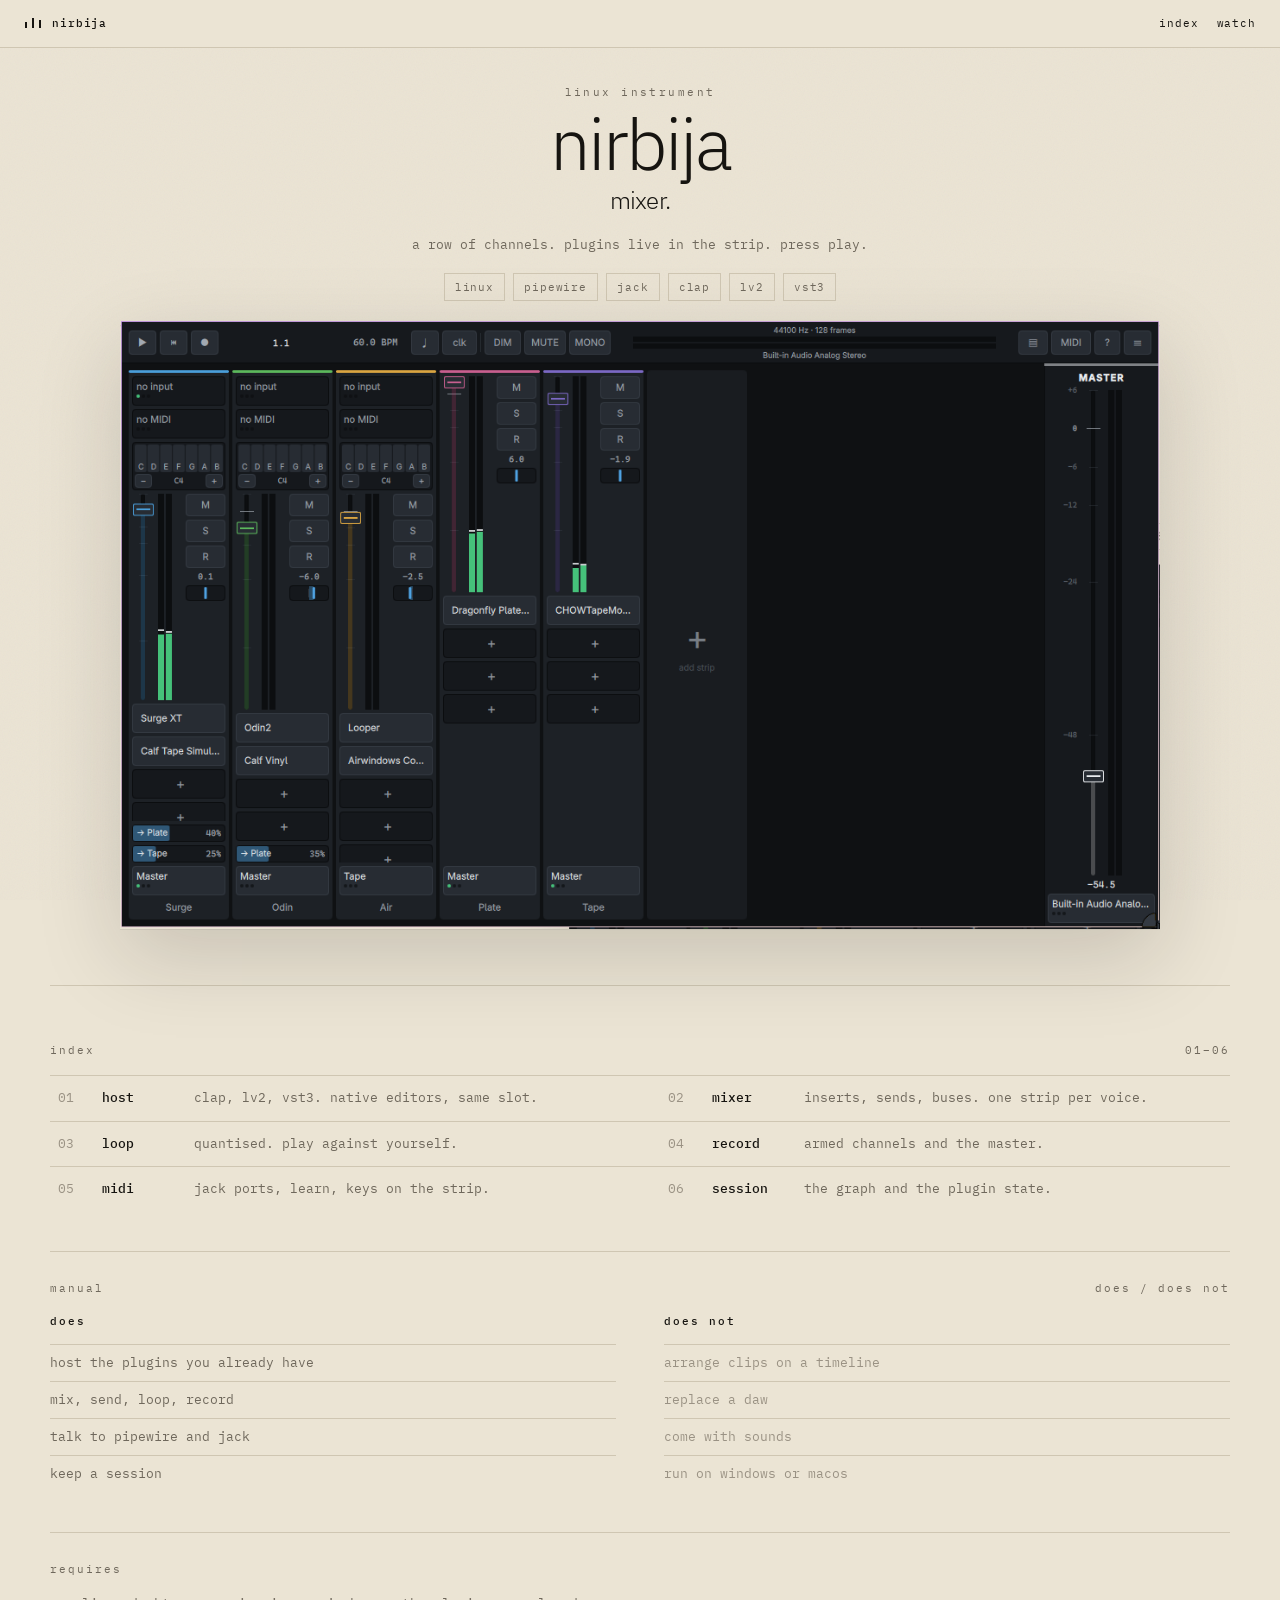
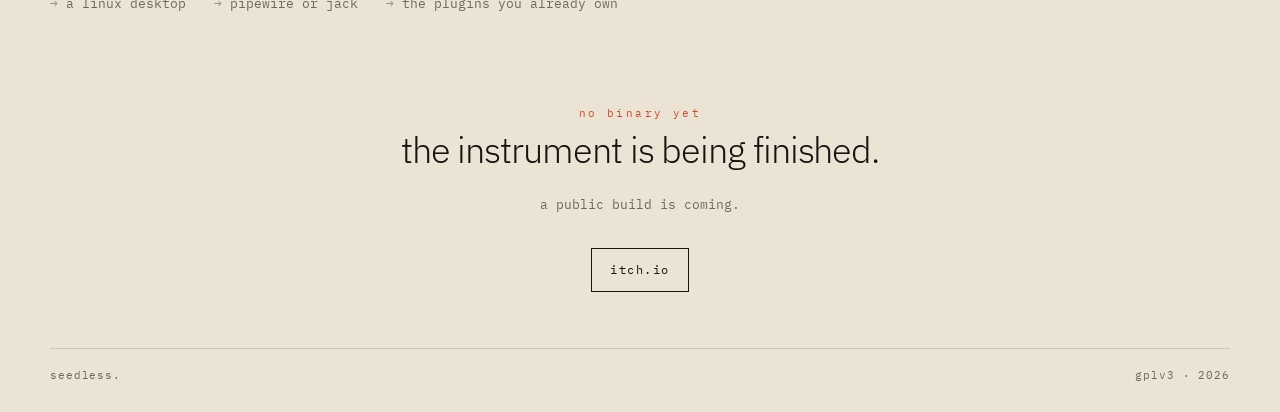
==== docs/index.html @ d9b1bce7 "wow" ====
<!DOCTYPE html>
<html lang="en">
<head>
  <meta charset="utf-8">
  <meta name="viewport" content="width=device-width, initial-scale=1">
  <title>nirbija — mixer.</title>
  <meta name="description" content="a mixer you play. linux. clap, lv2, vst3. no timeline.">
  <meta name="theme-color" content="#ebe4d4">
  <meta property="og:title" content="nirbija — mixer.">
  <meta property="og:description" content="a row of channels. plugins live in the strip. press play.">
  <meta property="og:type" content="website">
  <meta property="og:image" content="img/hero.png">
  <meta name="twitter:card" content="summary_large_image">
  <link rel="icon" href="favicon.svg" type="image/svg+xml">
  <link rel="preconnect" href="https://fonts.googleapis.com">
  <link rel="preconnect" href="https://fonts.gstatic.com" crossorigin>
  <link href="https://fonts.googleapis.com/css2?family=IBM+Plex+Mono:wght@400;500&family=IBM+Plex+Sans:wght@300;400&display=swap" rel="stylesheet">
  <link rel="stylesheet" href="css/site.css?v=11">
</head>
<body>
  <header class="nav">
    <a class="brand" href="./">
      <svg width="18" height="12" viewBox="0 0 18 12" aria-hidden="true">
        <rect x="1" y="5" width="2" height="6" fill="currentColor"/>
        <rect x="8" y="1" width="2" height="10" fill="currentColor"/>
        <rect x="15" y="3" width="2" height="8" fill="currentColor"/>
      </svg>
      nirbija
    </a>
    <ul class="nav-links">
      <li><a href="#index">index</a></li>
      <li><a href="#signal">watch</a></li>
      <li hidden data-itch><a href="#">itch</a></li>
    </ul>
  </header>

  <main>
    <section class="fold">
      <div class="hero wrap">
        <p class="kicker">linux instrument</p>
        <h1 class="wordmark">nirbija</h1>
        <p class="product">mixer.</p>
        <p class="lede">a row of channels. plugins live in the strip. press play.</p>
        <ul class="compat">
          <li>linux</li>
          <li>pipewire</li>
          <li>jack</li>
          <li>clap</li>
          <li>lv2</li>
          <li>vst3</li>
        </ul>
      </div>
      <figure class="device">
        <img src="img/hero.png?v=11" width="1204" height="704"
             alt="Nirbija mixer">
      </figure>
    </section>

    <section class="tape wrap" id="tape" hidden>
      <div class="section-head"><span>session tape</span><span>00</span></div>
      <div class="tape-frame" data-tape>
        <div class="tape-idle">
          <div class="play" aria-hidden="true"><i></i></div>
          coming
        </div>
      </div>
    </section>

    <section class="sheet wrap" id="index">
      <div class="section-head"><span>index</span><span>01–06</span></div>
      <div class="index">
        <article class="item">
          <span class="id">01</span>
          <span class="name">host</span>
          <span class="copy">clap, lv2, vst3. native editors, same slot.</span>
        </article>
        <article class="item">
          <span class="id">02</span>
          <span class="name">mixer</span>
          <span class="copy">inserts, sends, buses. one strip per voice.</span>
        </article>
        <article class="item">
          <span class="id">03</span>
          <span class="name">loop</span>
          <span class="copy">quantised. play against yourself.</span>
        </article>
        <article class="item">
          <span class="id">04</span>
          <span class="name">record</span>
          <span class="copy">armed channels and the master.</span>
        </article>
        <article class="item">
          <span class="id">05</span>
          <span class="name">midi</span>
          <span class="copy">jack ports, learn, keys on the strip.</span>
        </article>
        <article class="item">
          <span class="id">06</span>
          <span class="name">session</span>
          <span class="copy">the graph and the plugin state.</span>
        </article>
      </div>

      <div class="section-head sub"><span>manual</span><span>does / does not</span></div>
      <div class="cols">
        <div>
          <h3>does</h3>
          <ul>
            <li>host the plugins you already have</li>
            <li>mix, send, loop, record</li>
            <li>talk to pipewire and jack</li>
            <li>keep a session</li>
          </ul>
        </div>
        <div class="dim">
          <h3>does not</h3>
          <ul>
            <li>arrange clips on a timeline</li>
            <li>replace a daw</li>
            <li>come with sounds</li>
            <li>run on windows or macos</li>
          </ul>
        </div>
      </div>

      <div class="section-head sub"><span>requires</span><span></span></div>
      <ul class="requires">
        <li>a linux desktop</li>
        <li>pipewire or jack</li>
        <li>the plugins you already own</li>
      </ul>
    </section>

    <section class="signal wrap" id="signal">
      <p class="kicker">no binary yet</p>
      <h2>the instrument is being finished.</h2>
      <p>a public build is coming.</p>
      <a class="cta" hidden data-itch href="#">itch.io</a>
    </section>
  </main>

  <footer class="foot wrap">
    <span>seedless.</span>
    <span>gplv3 · 2026</span>
    <a hidden data-itch href="#">itch.io</a>
  </footer>

  <script src="js/site.js" defer></script>
</body>
</html>
---- docs/css/site.css ----
:root {
  --paper: #ebe4d4;
  --paper-2: #e2d8c4;
  --ink: #161410;
  --mute: #6f685c;
  --faint: #9a9284;
  --rule: #cfc6b2;
  --hot: #d24a2e;
  --device: #0f1113;
  --max: 1180px;
  --nav: 48px;
  --sans: "IBM Plex Sans", "Helvetica Neue", Helvetica, Arial, sans-serif;
  --mono: "IBM Plex Mono", ui-monospace, "SFMono-Regular", Menlo, monospace;
}

* { box-sizing: border-box; }

html {
  background: var(--paper);
  color: var(--ink);
  font-family: var(--mono);
  font-size: 13px;
  line-height: 1.55;
  -webkit-font-smoothing: antialiased;
  text-rendering: optimizeLegibility;
}

body {
  margin: 0;
  min-height: 100dvh;
  background: var(--paper);
  position: relative;
  z-index: 1;
}

/* paper grain — TE catalog, not a texture pack */
body::before {
  content: "";
  position: fixed;
  inset: 0;
  pointer-events: none;
  z-index: 0;
  opacity: 0.045;
  background-image: url("data:image/svg+xml;utf8,<svg xmlns='http://www.w3.org/2000/svg' width='180' height='180'><filter id='n'><feTurbulence type='fractalNoise' baseFrequency='0.85' numOctaves='2' stitchTiles='stitch'/></filter><rect width='100%' height='100%' filter='url(%23n)'/></svg>");
}

::selection {
  background: var(--ink);
  color: var(--paper);
}

a {
  color: inherit;
  text-decoration-thickness: 1px;
  text-underline-offset: 0.22em;
}

a:hover { color: var(--hot); }

:focus-visible {
  outline: 1px solid var(--hot);
  outline-offset: 3px;
}

.wrap {
  width: min(var(--max), calc(100vw - 48px));
  margin-inline: auto;
}

.full {
  width: min(1200px, calc(100vw - 32px));
  margin-inline: auto;
}

/* --- nav ---------------------------------------------------------------- */
.nav {
  position: sticky;
  top: 0;
  z-index: 40;
  display: flex;
  justify-content: space-between;
  align-items: center;
  gap: 16px;
  height: var(--nav);
  padding: 0 24px;
  background: color-mix(in srgb, var(--paper) 88%, transparent);
  backdrop-filter: blur(10px);
  border-bottom: 1px solid var(--rule);
  font-size: 11px;
  letter-spacing: 0.08em;
  text-transform: lowercase;
  user-select: none;
}

.brand {
  display: inline-flex;
  align-items: center;
  gap: 10px;
  text-decoration: none;
  font-weight: 500;
}

.brand svg { display: block; }

.nav-links {
  display: flex;
  gap: 18px;
  list-style: none;
  margin: 0;
  padding: 0;
}

.nav-links a { text-decoration: none; }
.nav-links a:hover { text-decoration: underline; }

/* --- fold: name + instrument on one screen ------------------------------ */
.fold {
  width: 100%;
  display: flex;
  flex-direction: column;
  align-items: center;
  padding: 36px 0 56px;
  box-sizing: border-box;
}

.hero {
  width: min(var(--max), calc(100vw - 48px));
  text-align: center;
  flex: 0 0 auto;
}

.kicker {
  margin: 0 0 10px;
  font-size: 11px;
  letter-spacing: 0.22em;
  text-transform: lowercase;
  color: var(--mute);
}

.wordmark {
  margin: 0;
  font-family: var(--sans);
  font-weight: 300;
  font-size: clamp(40px, 7vw, 72px);
  line-height: 0.9;
  letter-spacing: -0.04em;
}

.product {
  margin: 6px 0 0;
  font-family: var(--sans);
  font-weight: 300;
  font-size: clamp(18px, 2.4vw, 24px);
  letter-spacing: -0.03em;
}

.lede {
  margin: 16px 0 0;
  padding: 0;
  color: var(--mute);
}

@media (min-width: 720px) {
  .lede { white-space: nowrap; }
}

.compat {
  display: flex;
  flex-wrap: wrap;
  justify-content: center;
  gap: 8px;
  list-style: none;
  margin: 18px 0 0;
  padding: 0;
}

.compat li {
  padding: 5px 10px 4px;
  border: 1px solid var(--rule);
  font-size: 11px;
  letter-spacing: 0.08em;
  text-transform: lowercase;
  color: var(--mute);
}

/* --- object / shots ----------------------------------------------------- */
.device {
  width: min(1040px, calc(100vw - 48px));
  margin: 20px auto 0;
  align-self: center;
  flex: 0 0 auto;
}

.device img {
  display: block;
  width: 100%;
  height: auto;
  background: var(--device);
  box-shadow:
    0 1px 0 rgba(22, 20, 16, 0.06),
    0 28px 80px rgba(22, 20, 16, 0.16);
}

.device .cap {
  width: 100%;
  flex: 0 0 auto;
}

.cap {
  display: flex;
  justify-content: space-between;
  gap: 16px;
  margin: 10px 2px 0;
  font-size: 11px;
  letter-spacing: 0.08em;
  text-transform: lowercase;
  color: var(--mute);
}

/* --- tape --------------------------------------------------------------- */
.tape {
  padding: 0 0 80px;
}

.tape-frame {
  position: relative;
  aspect-ratio: 16 / 9;
  background: var(--device);
  color: #a2a9b2;
  display: grid;
  place-items: center;
  box-shadow: 0 28px 80px rgba(22, 20, 16, 0.16);
}

.tape-frame iframe {
  position: absolute;
  inset: 0;
  width: 100%;
  height: 100%;
  border: 0;
}

.tape-idle {
  text-align: center;
  letter-spacing: 0.16em;
  text-transform: lowercase;
  font-size: 11px;
}

.play {
  width: 56px;
  height: 56px;
  margin: 0 auto 14px;
  border: 1px solid #343a42;
  border-radius: 50%;
  display: grid;
  place-items: center;
}

.play i {
  display: block;
  width: 0;
  height: 0;
  margin-left: 3px;
  border-style: solid;
  border-width: 7px 0 7px 12px;
  border-color: transparent transparent transparent #e9ecef;
}

/* --- index / manual ----------------------------------------------------- */
hr.rule {
  border: 0;
  border-top: 1px solid var(--rule);
  margin: 0;
}

.sheet {
  padding: 56px 0 24px;
  border-top: 1px solid var(--rule);
}

.section {
  padding: 32px 0;
}

.section-head {
  display: flex;
  justify-content: space-between;
  align-items: baseline;
  margin: 0 0 16px;
  font-size: 11px;
  letter-spacing: 0.18em;
  text-transform: lowercase;
  color: var(--mute);
}

.section-head.sub {
  margin-top: 40px;
  padding-top: 28px;
  border-top: 1px solid var(--rule);
}

.index {
  display: grid;
  grid-template-columns: 1fr 1fr;
  gap: 0;
}

.item {
  display: grid;
  grid-template-columns: 32px 80px 1fr;
  gap: 12px;
  padding: 12px 8px;
  border-top: 1px solid var(--rule);
}

.item:nth-child(odd) { padding-right: 28px; }
.item:nth-child(even) { padding-left: 28px; }

.item .id { color: var(--faint); }
.item .name { font-weight: 500; }
.item .copy { color: var(--mute); }

.cols {
  display: grid;
  grid-template-columns: 1fr 1fr;
  gap: 48px;
}

.cols h3 {
  margin: 0 0 14px;
  font-size: 11px;
  font-weight: 500;
  letter-spacing: 0.18em;
  text-transform: lowercase;
}

.cols ul {
  list-style: none;
  margin: 0;
  padding: 0;
}

.cols li {
  padding: 8px 0;
  border-top: 1px solid var(--rule);
  color: var(--mute);
}

.cols .dim li { color: var(--faint); }

.requires {
  display: flex;
  flex-wrap: wrap;
  gap: 8px 28px;
  margin: 0;
  padding: 0;
  list-style: none;
  color: var(--mute);
}

.requires li::before {
  content: "→ ";
  color: var(--faint);
}

/* --- signal ------------------------------------------------------------- */
.signal {
  padding: 48px 0 56px;
  text-align: center;
}

.signal .kicker { color: var(--hot); }

.signal h2 {
  margin: 0;
  font-family: var(--sans);
  font-weight: 300;
  font-size: clamp(24px, 3.2vw, 36px);
  letter-spacing: -0.03em;
}

.signal p {
  max-width: 34em;
  margin: 18px auto 0;
  color: var(--mute);
}

.cta {
  display: inline-flex;
  align-items: center;
  gap: 14px;
  margin-top: 32px;
  padding: 12px 18px;
  border: 1px solid var(--ink);
  color: var(--ink);
  text-decoration: none;
  letter-spacing: 0.12em;
  text-transform: lowercase;
  font-size: 12px;
}

.cta:hover {
  background: var(--ink);
  color: var(--paper);
}

.stars {
  font-variant-numeric: tabular-nums;
  color: inherit;
}

/* --- footer ------------------------------------------------------------- */
.foot {
  display: flex;
  justify-content: space-between;
  gap: 16px;
  flex-wrap: wrap;
  padding: 18px 0 28px;
  border-top: 1px solid var(--rule);
  font-size: 11px;
  letter-spacing: 0.08em;
  text-transform: lowercase;
  color: var(--mute);
}

.foot a { text-decoration: none; }

/* --- motion ------------------------------------------------------------- */
@media (prefers-reduced-motion: no-preference) {
  .fold, .tape-frame {
    animation: rise 700ms ease both;
  }
}

@keyframes rise {
  from { opacity: 0; transform: translateY(10px); }
  to { opacity: 1; transform: none; }
}

/* --- print / mobile ----------------------------------------------------- */
@media (max-width: 760px) {
  .wrap { width: calc(100% - 32px); }
  .full { width: calc(100% - 16px); }
  .hero { padding-top: 48px; }
  .index,
  .cols { grid-template-columns: 1fr; }
  .item,
  .item:nth-child(odd),
  .item:nth-child(even) {
    grid-template-columns: 32px 72px 1fr;
    padding-inline: 0;
  }
  .nav { padding-inline: 16px; }
}

@media print {
  body::before { display: none; }
  .nav, .signal, .tape { display: none; }
  .device { box-shadow: none; }
}
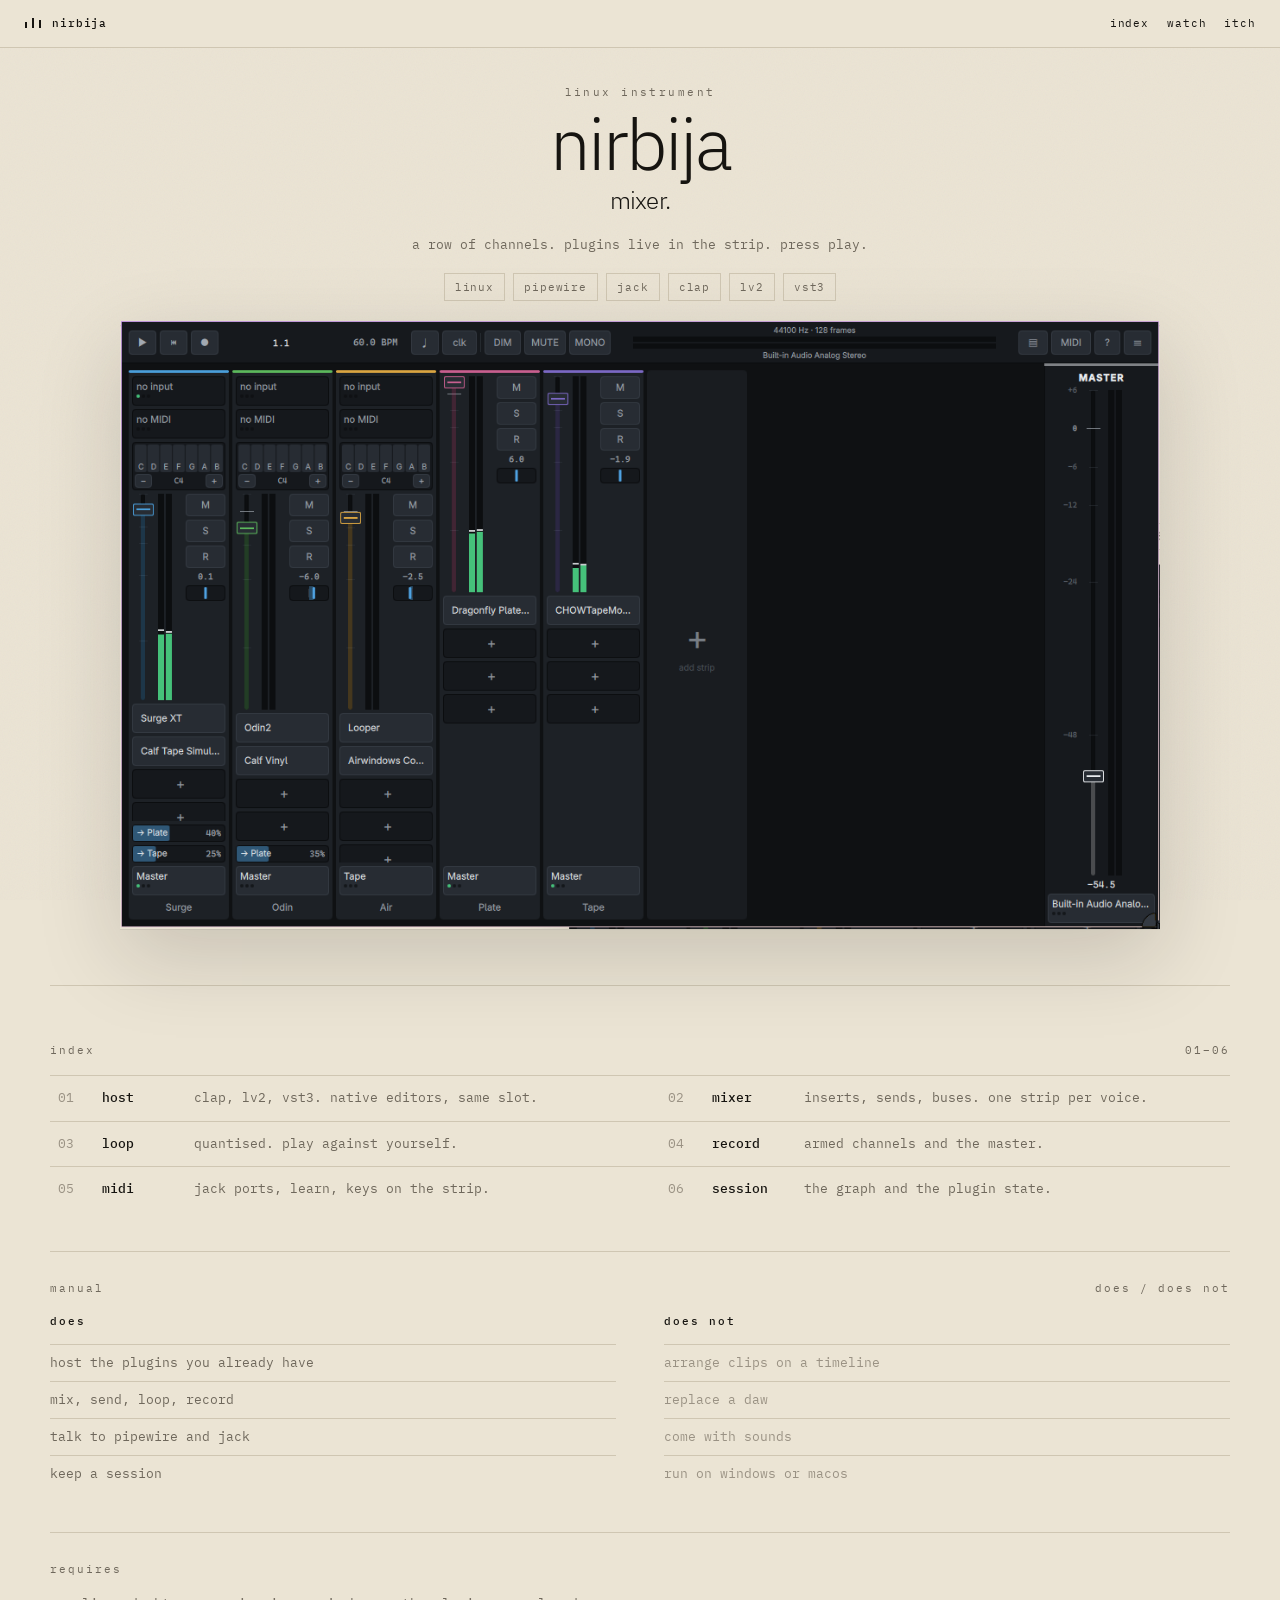
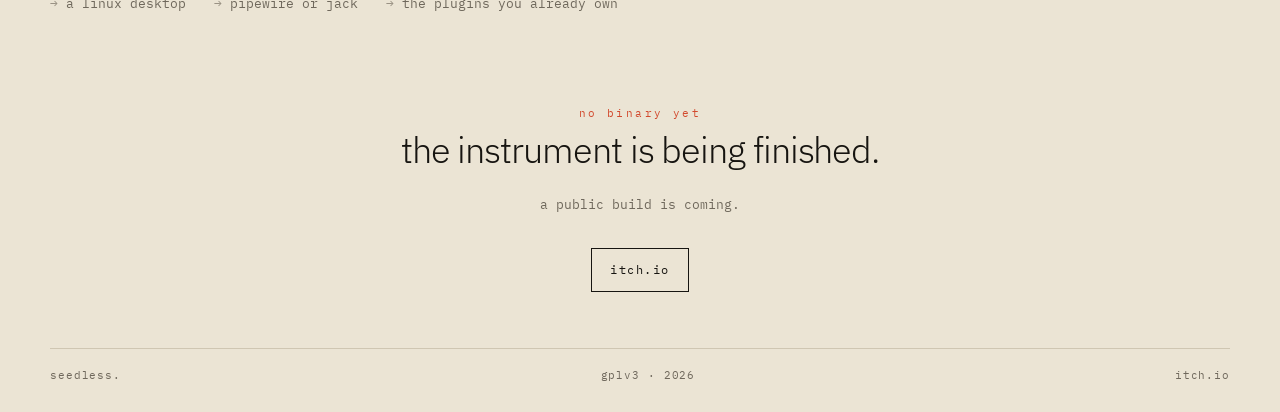
==== commit 5366cdc9: "chore: untrack scratch sessions, and publish the page one way only A live mixer writes a .lock besid" ====
--- a/docs/index.html
+++ b/docs/index.html
@@ -15,7 +15,7 @@
   <link rel="preconnect" href="https://fonts.googleapis.com">
   <link rel="preconnect" href="https://fonts.gstatic.com" crossorigin>
   <link href="https://fonts.googleapis.com/css2?family=IBM+Plex+Mono:wght@400;500&family=IBM+Plex+Sans:wght@300;400&display=swap" rel="stylesheet">
-  <link rel="stylesheet" href="css/site.css?v=11">
+  <link rel="stylesheet" href="css/site.css?v=12">
 </head>
 <body>
   <header class="nav">
@@ -51,7 +51,7 @@
         </ul>
       </div>
       <figure class="device">
-        <img src="img/hero.png?v=11" width="1204" height="704"
+        <img src="img/hero.png?v=12" width="1204" height="704"
              alt="Nirbija mixer">
       </figure>
     </section>
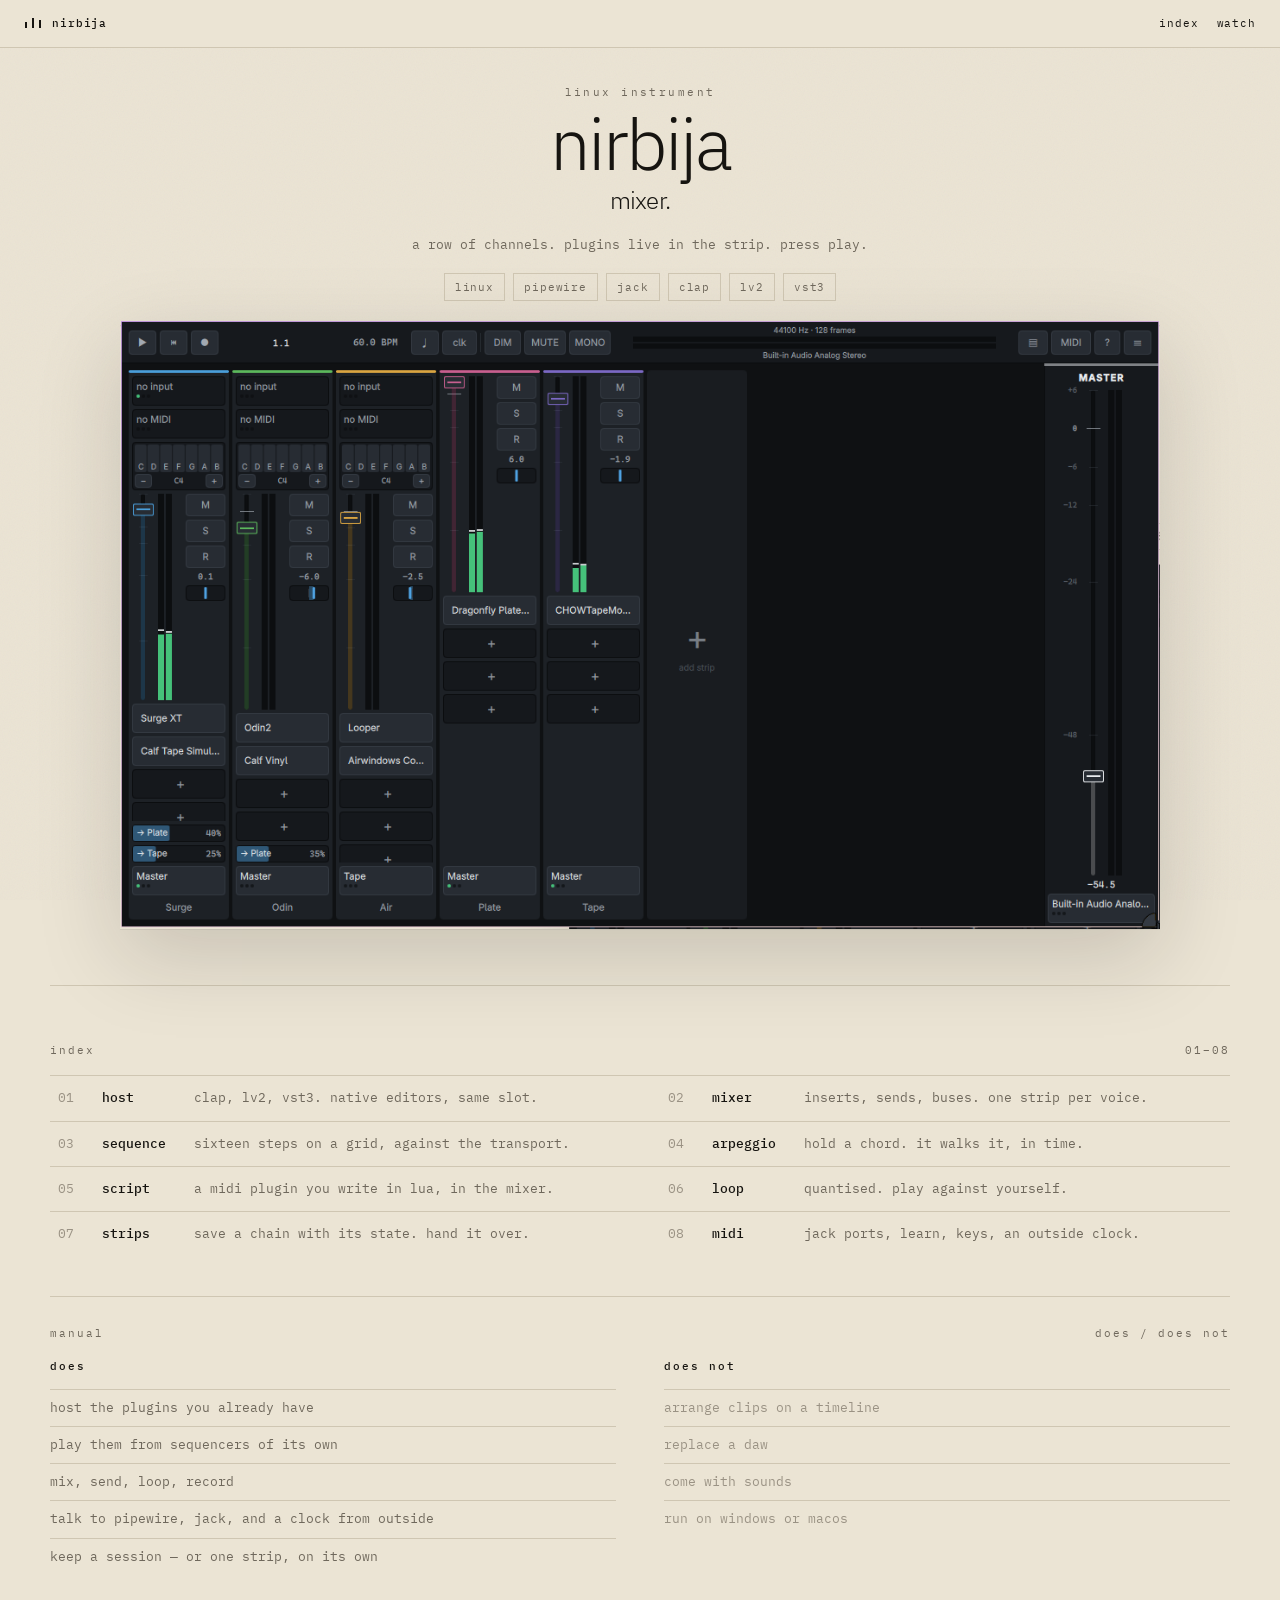
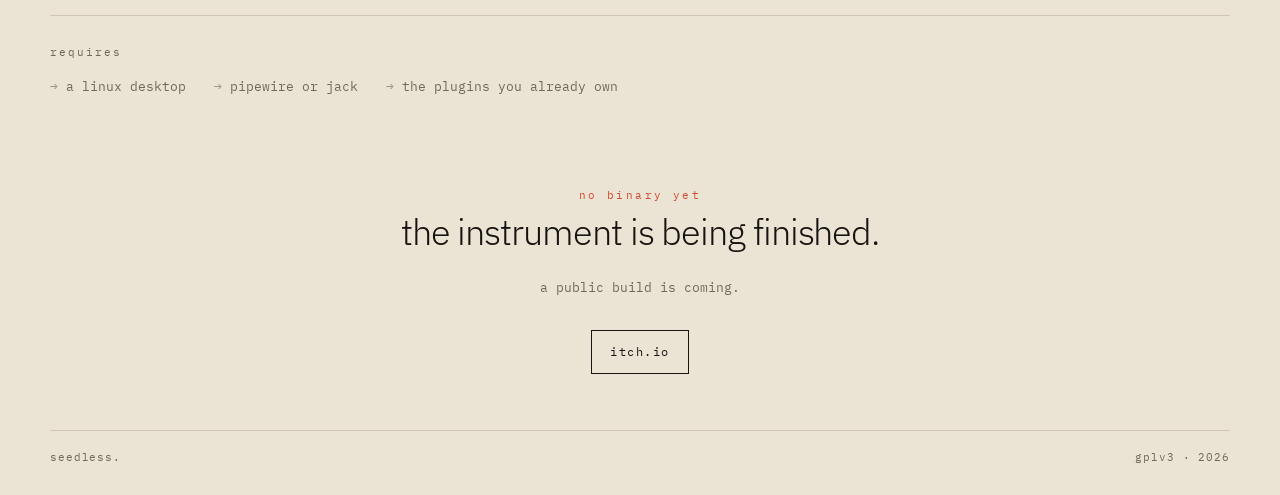
==== commit f7099bf7: "docs: the landing page says what the mixer does now The page was written before it had sequencers, a" ====
--- a/docs/index.html
+++ b/docs/index.html
@@ -67,7 +67,7 @@
     </section>
 
     <section class="sheet wrap" id="index">
-      <div class="section-head"><span>index</span><span>01–06</span></div>
+      <div class="section-head"><span>index</span><span>01–08</span></div>
       <div class="index">
         <article class="item">
           <span class="id">01</span>
@@ -81,23 +81,33 @@
         </article>
         <article class="item">
           <span class="id">03</span>
+          <span class="name">sequence</span>
+          <span class="copy">sixteen steps on a grid, against the transport.</span>
+        </article>
+        <article class="item">
+          <span class="id">04</span>
+          <span class="name">arpeggio</span>
+          <span class="copy">hold a chord. it walks it, in time.</span>
+        </article>
+        <article class="item">
+          <span class="id">05</span>
+          <span class="name">script</span>
+          <span class="copy">a midi plugin you write in lua, in the mixer.</span>
+        </article>
+        <article class="item">
+          <span class="id">06</span>
           <span class="name">loop</span>
           <span class="copy">quantised. play against yourself.</span>
         </article>
         <article class="item">
-          <span class="id">04</span>
-          <span class="name">record</span>
-          <span class="copy">armed channels and the master.</span>
+          <span class="id">07</span>
+          <span class="name">strips</span>
+          <span class="copy">save a chain with its state. hand it over.</span>
         </article>
         <article class="item">
-          <span class="id">05</span>
+          <span class="id">08</span>
           <span class="name">midi</span>
-          <span class="copy">jack ports, learn, keys on the strip.</span>
-        </article>
-        <article class="item">
-          <span class="id">06</span>
-          <span class="name">session</span>
-          <span class="copy">the graph and the plugin state.</span>
+          <span class="copy">jack ports, learn, keys, an outside clock.</span>
         </article>
       </div>
 
@@ -107,9 +117,10 @@
           <h3>does</h3>
           <ul>
             <li>host the plugins you already have</li>
+            <li>play them from sequencers of its own</li>
             <li>mix, send, loop, record</li>
-            <li>talk to pipewire and jack</li>
-            <li>keep a session</li>
+            <li>talk to pipewire, jack, and a clock from outside</li>
+            <li>keep a session — or one strip, on its own</li>
           </ul>
         </div>
         <div class="dim">
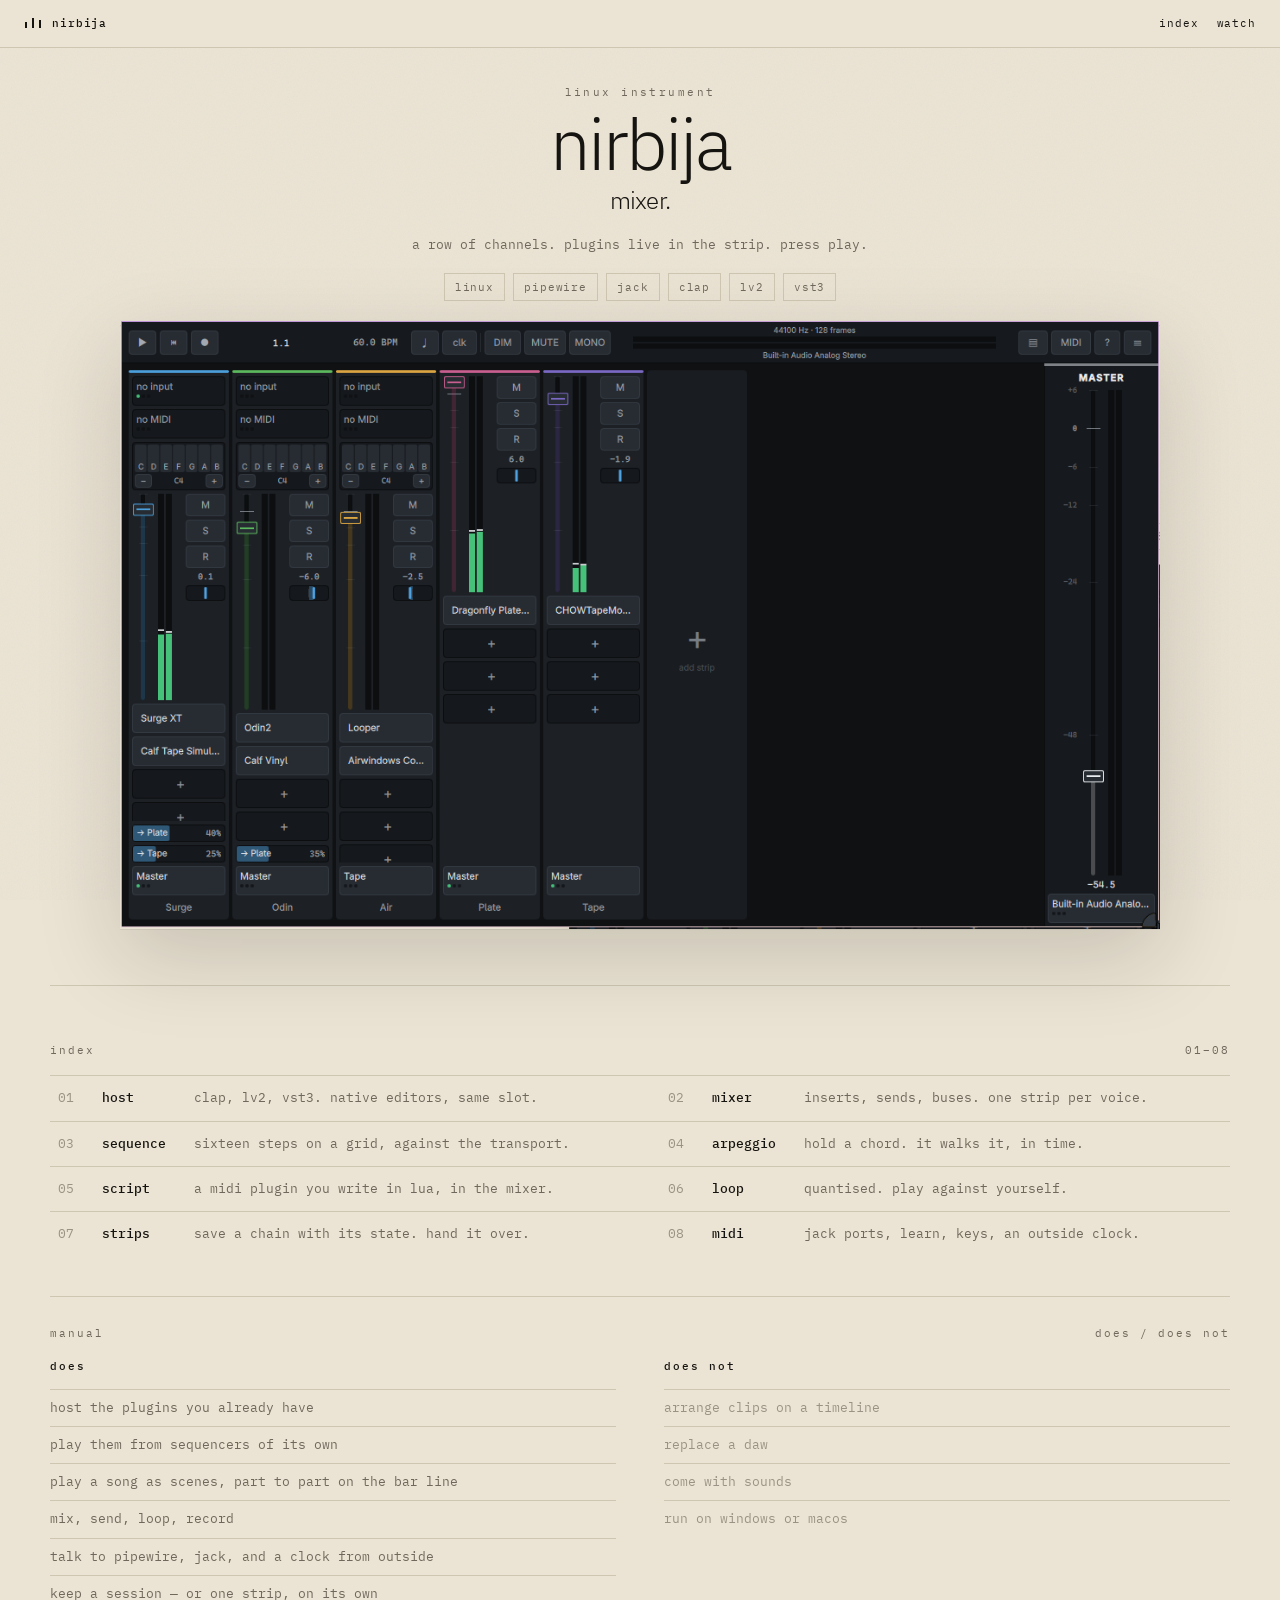
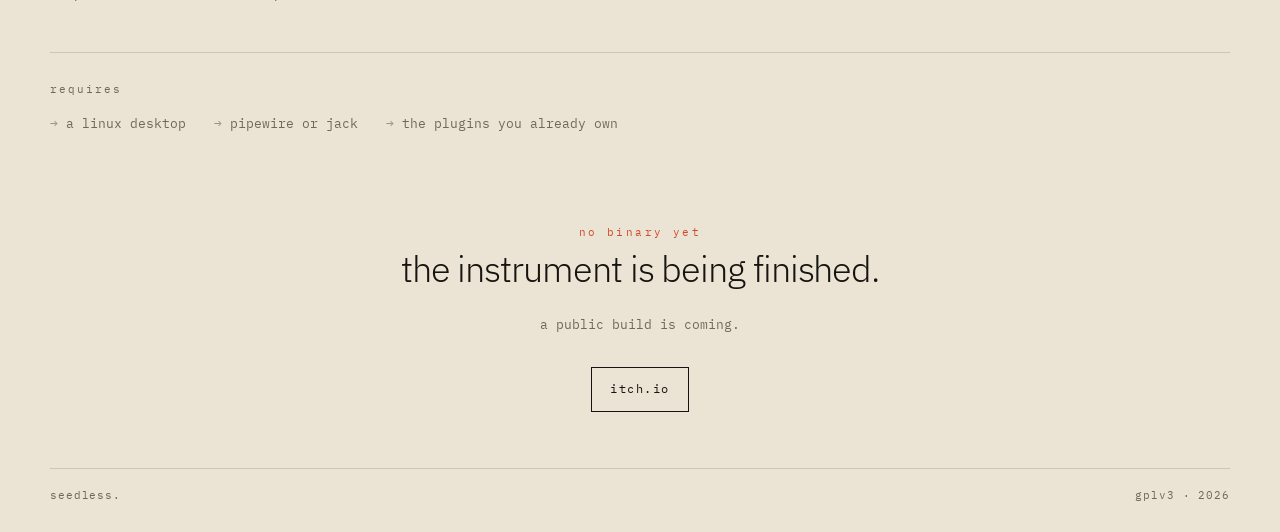
==== commit dd955f00: "docs: cenas no README e no site Co-Authored-By: Claude Opus 5.5 <noreply@anthropic.com>" ====
--- a/docs/index.html
+++ b/docs/index.html
@@ -118,6 +118,7 @@
           <ul>
             <li>host the plugins you already have</li>
             <li>play them from sequencers of its own</li>
+            <li>play a song as scenes, part to part on the bar line</li>
             <li>mix, send, loop, record</li>
             <li>talk to pipewire, jack, and a clock from outside</li>
             <li>keep a session — or one strip, on its own</li>
